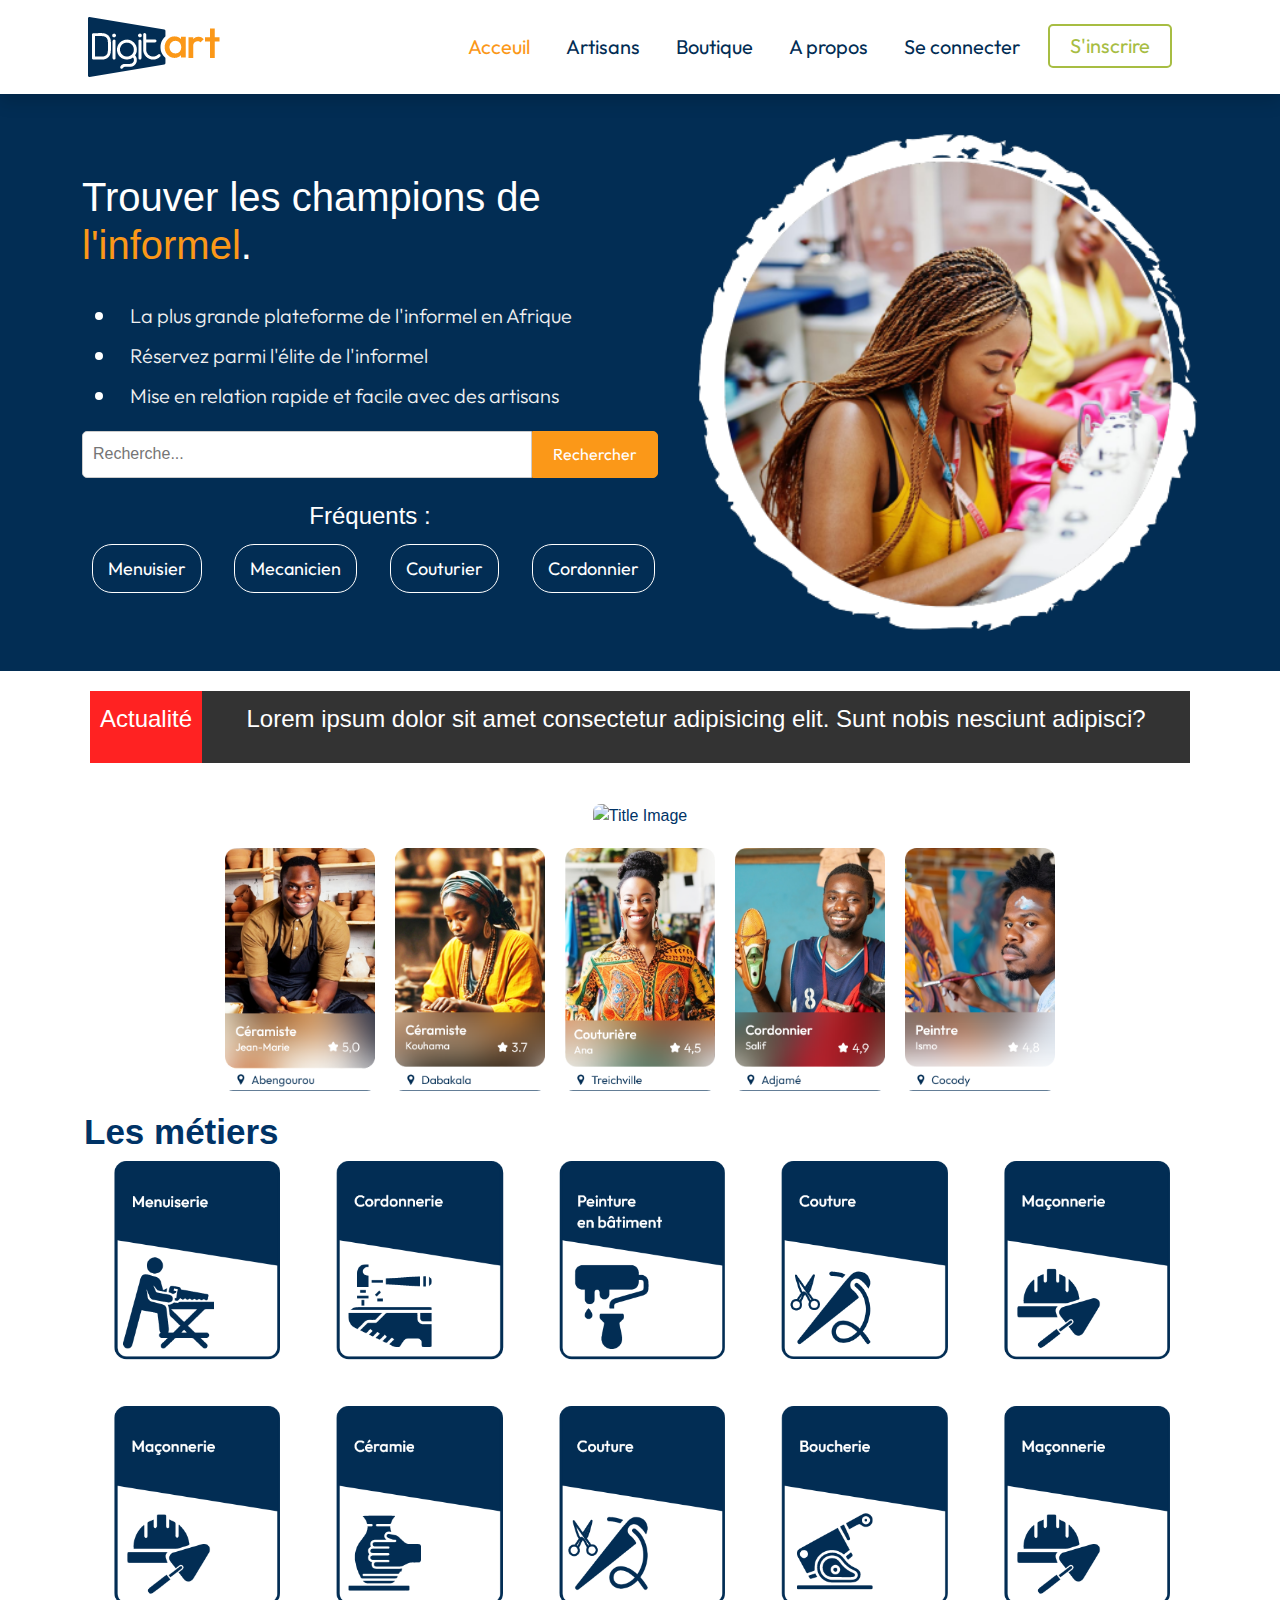
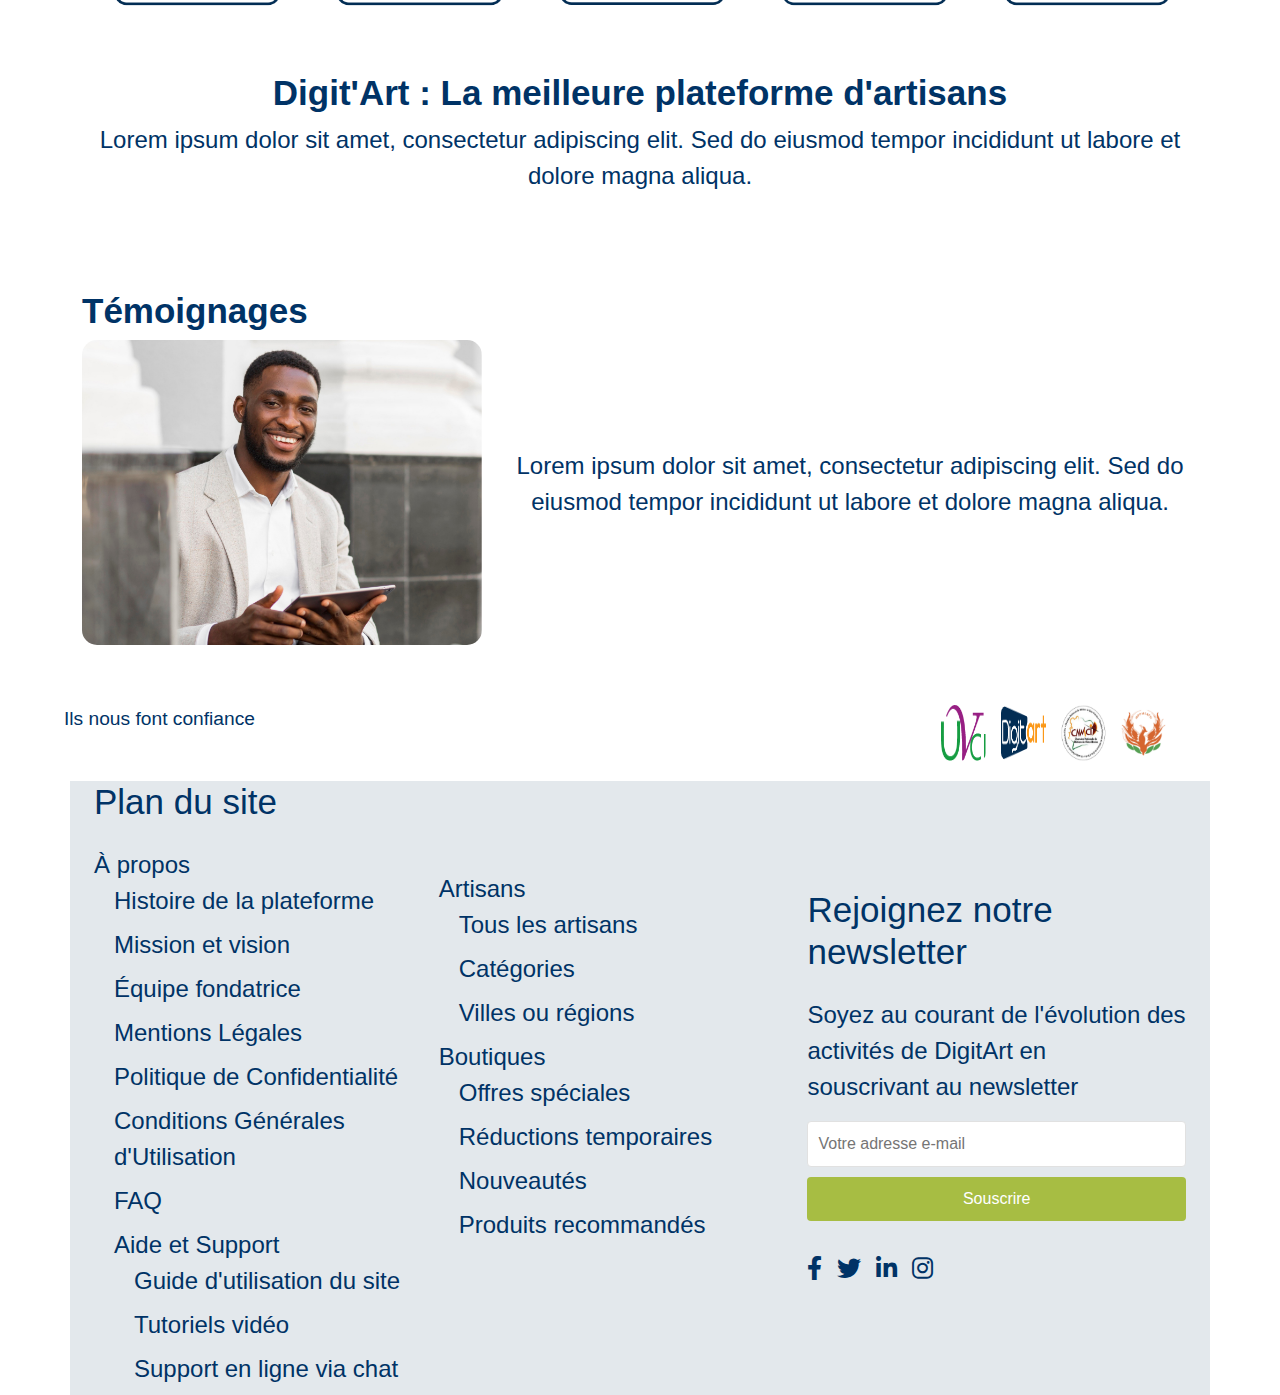
==== index.html @ 0b98cd3d "pre-commit" ====
<!DOCTYPE html>
<html lang="fr">
<head>
    <meta charset="UTF-8">
    <meta http-equiv="X-UA-Compatible" content="IE=edge">
    <meta name="viewport" content="width=device-width, initial-scale=1.0">
    <title>Acceuil</title>
    <link href="https://cdn.lineicons.com/4.0/lineicons.css" rel="stylesheet">
    <link rel="stylesheet" href="https://cdnjs.cloudflare.com/ajax/libs/font-awesome/6.0.0-beta3/css/all.min.css">
    <link href="https://cdn.jsdelivr.net/npm/bootstrap@5.3.3/dist/css/bootstrap.min.css" rel="stylesheet"
        integrity="sha384-QWTKZyjpPEjISv5WaRU9OFeRpok6YctnYmDr5pNlyT2bRjXh0JMhjY6hW+ALEwIH" crossorigin="anonymous">
    <link rel="stylesheet" href="nav.css">
    <link rel="stylesheet" href="body.css">
    <link rel="stylesheet" href="footer.css">
    
</head>

<body>
        <nav class="navbar navbar-expand-lg py-4 py-lg-0 shadow">
            <div class="container px-4">
                <img src="./Image/logo.png" alt="">
                <button class="navbar-toggler border-0" type="button" data-bs-toggle="offcanvas"
                    data-bs-target="#top-navbar" aria-controls="top-navbar">
                    <i class="lni lni-grid-alt"></i>
                </button>
                <div class="offcanvas offcanvas-end" tabindex="-1" id="top-navbar" aria-labelledby="top-navbarLabel">
                    <!-- Navigation Bar Content -->
                    <button class="navbar-toggler border-0" type="button" data-bs-toggle="offcanvas"
                        data-bs-target="#top-navbar" aria-controls="top-navbar">
                        <div class="d-flex justify-content-between p-3">
                            <img src="./Image/logo.png" alt="">
                            <i class="lni lni-cross-circle"></i>
                        </div>
                    </button>
                    <ul class="navbar-nav ms-lg-auto p-4 p-lg-0">
                        <li class="nav-item px-3 px-lg-0 py-1 py-lg-4">
                            <a class="nav-link" href="#"><span style="color: #fb9818;">Acceuil</span></a>
                        </li>
                        <li class="nav-item px-3 px-lg-0 py-1 py-lg-4">
                            <a class="nav-link" href="#">Artisans</a>
                        </li>
                        <li class="nav-item px-3 px-lg-0 py-1 py-lg-4">
                            <a class="nav-link" href="#">Boutique</a>
                        </li>
                        <li class="nav-item px-3 px-lg-0 py-1 py-lg-4">
                            <a class="nav-link" href="#">A propos</a>
                        </li>
                        <li class="nav-item px-3 px-lg-0 py-1 py-lg-4">
                            <a class="nav-link" href="#">Se connecter</a>
                        </li>
                        <li class="nav-item px-3 px-lg-0 py-1 py-lg-4">
                            <a class="nav-link" href="#">S'inscrire</a>
                        </li>
                    </ul>
                </div>
            </div>
        </nav>
    
    <section class="hero">
        <div class="container">
            <div class="hero-content">
                <div class="hero-text">
                    <h1>Trouver les champions de <span style="color: #FB9818;">l'informel</span>.</h1><br>
                    <ul class="groupe-puce">
                        <li class="puce-content">La plus grande plateforme de l'informel en Afrique</li>
                        <li class="puce-content">Réservez parmi l'élite de l'informel</li>
                        <li class="puce-content">Mise en relation rapide et facile avec des artisans</li>
                    </ul>
                    <form class="search-form">
                        <input type="text" placeholder="Recherche...">
                        <button type="submit"><span style="font-family: 'Outfit', sans-serif; font-weight: 400;">Rechercher</span></button>
                    </form>
                    <div class="group-habit">
                        <p>Fréquents :</p>
                        <div class="min-group-habit">
                        <a class="content-habit" href="#">Menuisier</a>
                        <a class="content-habit" href="#">Mecanicien</a>
                        <a class="content-habit" href="#">Couturier</a>
                        <a class="content-habit" href="#">Cordonnier</a>
                        </div>
                        
                    </div>
                </div>
                <div class="hero-image">
                    <img src="Image/image_accueil.png" oncontextmenu="return false;" alt="Hero Image" width="500" height="500" >
                </div>
            </div>
        </div>
    </section>

    <div class="container" id="container">
        <div class="rectangle actualite">
            <p>Actualité</p>
        </div>
        <div class="rectangle lorem">
            <p>Lorem ipsum dolor sit amet consectetur adipisicing elit. Sunt nobis nesciunt adipisci?</p>
        </div>
    </div>
    
    <div class="gallery">
        <div class="title-image">
            <img src="../../Assets/Images/titre vedette.png" width="75%" height="75%" alt="Title Image">
        </div>
        <div class="content-images">
            <img src="Image/ceramiste-3.png" alt="Couturier">
            <img src="Image/ceramistef.png" alt="Cordonnier">
            <img src="Image/couturiere-3.png" alt="Menuisier">
            <img src="Image/cordonnier-4.png" alt="Ebéniste">
            <img src="Image/peintre.png" alt="Céramiste">
        </div>
    </div>

  
    <section class="features" id="features">
        <div class="container">
            <h2 class="sous-titre">Les métiers</h2>
            <div class="features-grid">
                <div class="feature-card">
                    <img src="Image/Groupe 288.png" alt="Couturier">
                </div>
                <div class="feature-card">
                    <img src="Image/Groupe 289.png" alt="Cordonnier">
                </div>
                <div class="feature-card">
                    <img src="Image/Groupe 290.png" alt="Menuisier">
                </div>
                <div class="feature-card">
                    <img src="Image/Groupe 291.png" alt="Ebéniste">
                </div>
                <div class="feature-card">
                    <img src="Image/Groupe 296.png" alt="Céramiste">
                </div>
                <div class="feature-card">
                    <img src="Image/Groupe 296.png" alt="Bijoutier">
                </div>
                <div class="feature-card">
                    <img src="Image/Groupe 293.png" alt="Fleuriste">
                </div>
                <div class="feature-card">
                    <img src="Image/Groupe 291.png" alt="Électricien">
                </div>
                <div class="feature-card">
                    <img src="Image/Groupe 295.png" alt="Plombier">
                </div>
                <div class="feature-card">
                    <img src="Image/Groupe 296.png" alt="Jardinier">
                </div>
            </div>
        </div>
    </section>

    <section class="about">
        <div class="container about-content">
            <div class="about-text">
                <h2 class="sous-titre">Digit'Art : La meilleure plateforme d'artisans</h2>
                <p>Lorem ipsum dolor sit amet, consectetur adipiscing elit. Sed do eiusmod tempor incididunt ut labore et dolore magna aliqua.</p>
            </div>
            
        </div>
    </section>

    <section class="testimonials">
        <div class="container">
            <h2 class="sous-titre">Témoignages</h2>
            <div class="testimonial">
                <img src="Image/Témoignage.png" alt="Image Témoignage">
                <p class="paragraphe">Lorem ipsum dolor sit amet, consectetur adipiscing elit. Sed do eiusmod tempor incididunt ut labore et dolore magna aliqua.</p>
            </div>
        </div>
    </section>
    
    <section class="logo-container">
        <p>Ils nous font confiance</p>
        <div class="logo-grid">
            <img src="Image/logo uvci.png" alt="Logo 1">
            <img src="Image/logo.png" alt="Logo 2">
            <img src="Image/Image 1.png" alt="Logo 3">
            <img src="Image/Image 2.png" alt="Logo 4">
        </div>
    </section>
    
    
    <footer class="container">
        <div class="container p">
            <div class="row">
                <div class="col-one-two" style="width: auto;">
                    <div class="col-md-6">
                        <h2>
                            <span class="border-container">Plan du site</span>
                        </h2>
                        <ul>
                            <li><a href="#">À propos</a>
                                <ul>
                                    <li><a href="#">Histoire de la plateforme</a></li>
                                    <li><a href="#">Mission et vision</a></li>
                                    <li><a href="#">Équipe fondatrice</a></li>
                                    <li><a href="#">Mentions Légales</a></li>
                                    <li><a href="#">Politique de Confidentialité</a></li>
                                    <li><a href="#">Conditions Générales d'Utilisation</a></li>
                                    <li><a href="#">FAQ</a></li>
                                    <li><a href="#">Aide et Support</a>
                                        <ul>
                                            <li><a href="#">Guide d'utilisation du site</a></li>
                                            <li><a href="#">Tutoriels vidéo</a></li>
                                            <li><a href="#">Support en ligne via chat</a></li>
                                        </ul>
                                    </li>
                                </ul>
                            </li>
                        </ul>
                    </div>
                    <div class="col-md-6 col-two">
                        <ul>
                            <li><a href="#">Artisans</a>
                                <ul>
                                    <li><a href="#">Tous les artisans</a></li>
                                    <li><a href="#">Catégories</a></li>
                                    <li><a href="#">Villes ou régions</a></li>
                                </ul>
                            </li>
                            <li><a href="#">Boutiques</a>
                                <ul>
                                    <li><a href="#">Offres spéciales</a></li>
                                    <li><a href="#">Réductions temporaires</a></li>
                                    <li><a href="#">Nouveautés</a></li>
                                    <li><a href="#">Produits recommandés</a></li>
                                </ul>
                            </li>
                        </ul>
                    </div>
                </div>
                <div class="col-md-6 newsletter">
                    <h2>
                        <span class="border-container">Rejoignez notre newsletter</span>
                    </h2>
                    <p>Soyez au courant de l'évolution des activités de DigitArt en <br> souscrivant au newsletter</p>
                    <form class="footer-form">
                        <input type="email" placeholder="Votre adresse e-mail">
                        <button type="submit">Souscrire</button>
                    </form>
                    <ul class="social-icons">
                        <li><a href="#"><i class="fab fa-facebook-f"></i></a></li>
                        <li><a href="#"><i class="fab fa-twitter"></i></a></li>
                        <li><a href="#"><i class="fab fa-linkedin-in"></i></a></li>
                        <li><a href="#"><i class="fab fa-instagram"></i></a></li>
                    </ul>
                </div>
                </div>
            </div>
    </footer>
<div class="container footer-foot">
    <span class="spam-foot"></span>
</div>


    <script src="https://cdn.jsdelivr.net/npm/bootstrap@5.3.3/dist/js/bootstrap.bundle.min.js"
        integrity="sha384-YvpcrYf0tY3lHB60NNkmXc5s9fDVZLESaAA55NDzOxhy9GkcIdslK1eN7N6jIeHz"
        crossorigin="anonymous"></script>
</body>

</html>
---- nav.css ----
/* Container */
nav .container {
    width: 90%;
    max-width: 1200px;
    margin: 0 auto;
    padding: 0 20px; 
}



.nav-link {
    font-size: 20px;
    color: #022d54;
    margin-right: 20px;
    font-family: 'Outfit', sans-serif;
    font-weight: 400; 
}

.nav-link:hover{
    color: #fb9818;
}

.dropdown>.dropdown-menu {
    background-color: #FFF;
    border: none;
    border-radius: 0;
}

.lni-grid-alt {
    font-size: 1.5rem;
}

.lni-cross-circle {
    font-size: 2rem;
}



@media (min-width:992px) {

    .dropdown>.dropdown-menu {
        visibility: hidden;
        opacity: 0;
        top: 100%;
        display: block;
        transition: all 0.1s ease-out;
    }

    .dropdown:hover>.dropdown-menu {
        padding: 20px 0;
        display: block;
        visibility: visible;
        opacity: 1;
        transition: all 0.3s ease-in-out;
    }

    .dropdown-item:hover {
        color: #FFF;
        background-color: #000;
    }
}

.nav-item:last-child .nav-link {
    color: #A7BD43; 
    border: 2px solid #A7BD43; 
    padding: 5px 20px; 
    border-radius: 5px; 

}

.nav-item:last-child .nav-link:hover{
    background-color: #A7BD4323;
}


@font-face {
    font-family: 'Arista';
    src:
        url('../font/Arista2.0.ttf') format('truetype');
    font-weight: normal;
    font-style: normal;
}
---- body.css ----
@import url('https://fonts.googleapis.com/css2?family=Outfit:wght@100..900&display=swap');
@import url('https://fonts.googleapis.com/css2?family=Inter:wght@100..900&family=Outfit:wght@100..900&display=swap');
@import url('https://fonts.googleapis.com/css2?family=Outfit:wght@100..900&display=swap');

:root {
    --orange-color: #FB9818;
    --button-color: #A7BD43;
    --about-color: #d9e9e5;
    --text-color: #003366;
    --background-color: #f8f9fa;
    --footer-head-color: #022D541C;
    --border-color: #e1e1e1;
    --footer-bg-color: #022D54;
}



body {
    color: var(--text-color);
    height: 100%;
    min-width: 100%;
    display: flex;
    flex-direction: column;
    font-family: Arial, sans-serif;
    margin: 0;
    padding: 0;
    justify-content: center;/* Centre le contenu horizontalement */

    
}

.hero-text h1{
    font-family: 'Arista', sans-serif;
    font-weight: 400;
    font-size: 25px;
}



.hero {
    background-color: #022D54;
    padding: 40px 20px;
    /* Ajout de padding horizontal pour éviter que les éléments ne soient trop collés */
}



.hero-content {
    display: flex;
    justify-content: space-between;
    align-items: center;
    flex-wrap: wrap;
    /* Permet aux éléments de s'empiler sur de petits écrans */
    gap: 20px;
    /* Espace entre les éléments */
}

.hero-text {
    flex: 1 1 300px;
    /* Permet à l'élément de s'étendre avec une largeur minimum de 300px */
    max-width: 600px;
    /* Limite la largeur pour les grands écrans */
    margin-right: 20px;
    /* Espace entre le texte et l'image */
    justify-content: center;/* Centre le contenu horizontalement */
    align-items: center;
}

.hero-text h1 {
    color: #ffffff;
    font-size: 2.5rem;
}

.hero-text ul {
    list-style: none;
    padding: 0;
}

.hero-text ul li {
    margin-bottom: 10px;
    color: #f0f0f0;
}

.search-form {
    display: flex;
    margin: 20px 0;
}

.search-form input {
    padding: 10px;
    font-size: 16px;
    border-radius: 5px 0 0 5px;
    border: 1px solid #ccc;
    flex: 1;
}

.search-form button {
    padding: 10px 20px;
    border: 1px solid #FB9818;
    background-color: #FB9818;
    color: white;
    border-radius: 0 5px 5px 0;
    cursor: pointer;
}

.search-form button:hover {
    background-color: #e87c00;
}


.hero-image {
    flex: 1 1 300px;
    /* Permet à l'image de s'étendre avec une largeur minimum de 300px */
    max-width: 500px;
    /* Limite la largeur pour les grands écrans */
}

.hero-image img {
    max-width: 100%;
    height: auto;
}


    .logo-container {
        display: flex;
        justify-content: space-between;
        width: 90%; /* Ajustez la largeur selon vos besoins */
        margin: auto;
        padding: 20px 0;
    }
    .logo-container img {
        width: 40px; /* Ajustez la taille selon vos besoins */
        height: auto;
    }

    
    /* Disposition des éléments de la classe group-habit */
.group-habit {
    margin-top: 20px;
    color: white;
    font-size: 18px;
    text-align: center;
  
}

.group-habit p {
    font-weight: 400;
    margin-bottom: 10px;
}

/* Style pour min-group-habit */
.min-group-habit {
    display: grid;
    grid-template-columns: repeat(auto-fit, minmax(100px, 1fr)); /* Disposition en grille pour les grands écrans */
    gap: 20px; /* Espacement entre les éléments */
    justify-items: center; /* Centre les éléments horizontalement */
}

.content-habit {
    padding: 10px 15px;
    border: 1px solid white;
    border-radius: 20px;
    text-decoration: none;
    color: white;
    font-family: 'Outfit', sans-serif;
    font-weight: 400;
    display: flex;
    align-items: center;
    justify-content: center;
}
    
    .content-habit:hover {
        background-color: white;
        color: black;
    }
    
    .content-images img {
        width: 30%; /* Adjust to 22% for medium screens */
        gap: 25px;
    }

    /* Media Queries pour les écrans plus petits */
@media (max-width: 768px) {
    .hero-content {
        flex-direction: column;
        text-align: center;
    }

    .hero-text {
        margin-bottom: 30px;
    }

    .hero-image img {
        width: 100%;
        height: auto;
    }

    .search-form {
        flex-direction: column;
    }

    .search-form input, .search-form button {
        width: 100%;
        margin: 5px 0;
        border-radius: 5px;
    }

    .group-habit {
        display: grid;
        grid-template-columns: 1fr; /* Une colonne sur les petits écrans */
        grid-template-rows: auto; /* Les lignes s'ajustent automatiquement */
        gap: 15px; /* Espacement entre les éléments */
        align-items: center;
        color: white;
        font-size: 18px;
        margin-top: 20px;
        justify-content: center;
    }
    
    
    .group-habit p {
        grid-column: span 2; /* Occupie toute la largeur */
        text-align: center;
        margin-bottom: 10px;
        font-family: 'Outfit', sans-serif;
        font-weight: 400;
    }
    
    .content-habit {
        padding: 10px 15px;
        border: 1px solid white;
        border-radius: 20px;
        text-decoration: none;
        color: white;
        
        font-weight: 400;
    }
    
}

@media (max-width: 480px) {
    .hero-text h1 {
        font-size: 24px;
    }
    .hero .li {
        font-size: 14px;
    }
    .puce-content {
        font-size: 16px;
    }

    .content-habit {
        padding: 8px 12px;
        font-size: 12px;
        justify-content: center;
    }
    /* Style pour min-group-habit */
    .min-group-habit {
        display: grid;
        grid-template-columns: repeat(auto-fit, minmax( 60px, 1fr)); /* Disposition en grille pour les grands écrans */
        gap: 20px; /* Espacement entre les éléments */
        justify-items: center; /* Centre les éléments horizontalement */
}

.group-habit p {
   font-size: 12px;
}

}
.groupe-puce {
    list-style-type: none;
    margin-left: 13px;
}

.puce-content {
    position: relative;
    padding-left: 35px;
    font-family: 'Outfit', sans-serif;
    font-weight: 300;
    font-size: 20px;
}

.puce-content::before {
    content: '';
    position: absolute;
    left: 0;
    top: 50%;
    transform: translateY(-50%);
    width: 8px;
    height: 8px;
    border: 2px solid white;
    border-radius: 50%;
    background-color: white;
}


        body #container {
            display: flex;
            align-items: center;
            padding: 20px;
        }

        .rectangle {
            padding: 10px;
            color: white;
            text-align: center;
            border-radius: 0px;
            font-size: 20px;
            font-weight: 500;

        }

        .actualite {
            background-color: #FF2222;
            white-space: nowrap;
            flex-shrink: 0;
            
        }

        .lorem {

            background-color: #333;
            flex-grow: 1;
        }

    
        .gallery {
            display: flex;
            flex-direction: column;
            align-items: center;
            padding: 20px;
            gap: 20px;
        }

        .title-image img {
            max-width: 100%;
            height: auto;
            border-radius: 8px;
        }

        .content-images {
            display: flex;
            flex-wrap: wrap;
            justify-content: center;
            gap: 20px;
            width: 100%;
        }

        .content-images img {
            width: 13%; /* Set base width to 18% */
            height: auto;
            border-radius: 8px;
            transition: transform 0.3s ease;
        }

        .content-images img:hover {
            transform: scale(1.05);
        }

    
        @media (min-width: 768px) {
            .content-images img {
                width: 35%; /* Adjust to 22% for medium screens */
                gap: 30px;
            }
        }

        @media (max-width: 768px) {
            .content-images img {
                width: 48%; /* Adjust to 48% for small screens */
            }
            .rectangle {
                font-size: 0.8rem;
            }
        }

        @media (max-width: 480px) {
            .content-images img {
                width: 98%; /* Full width for very small screens */
            }
        }

        .gallery .content-images img {
            max-width: 150px;
            width: 100%;
        }

        body .features {
            height: 100%;
            min-width: 100%;
            display: flex;
            flex-direction: column;
            font-family: Arial, sans-serif;
            margin: 0;
            padding: 0;
        }
        
        /* Container */
        .features .container {
            width: 90%;
            max-width: 1200px;
            margin: 0 auto;
            padding: 0 20px; 
        }
        
        /* Sections */
        .features, .about, .testimonials, .logo-container {
            padding: 40px 0;
        }
        
        .features .container h2, .about-text h2, .testimonials h2 {
            color: var(--text-color);
        }
        
        .features-grid, .logo-grid {
            display: flex;
            flex-wrap: wrap;
            justify-content: center;
            gap: 20px;
        }
        
        .feature-card, .logo-grid img {
            width: calc(20% - 20px); /* Ajustez pour 5 éléments par ligne */
        }
        
        .feature-card img, .logo-grid img {
            max-width: 100%;
            height: auto;
            border-radius: 8px;
        }
        
        .feature .about {
            background-color: var(--about-color);
            padding: 40px 0;
        }
        
        
        .about-content {
            display: flex;
            flex-direction: column;
            align-items: center;
            text-align: center;
            gap: 20px;
        }
        
        .testimonials .testimonial {
            display: flex;
            flex-direction: row;
            align-items: center;
            text-align: center;
            gap: 15px;
        }
        
        .testimonials .testimonial img {
            border-radius: 15px; /* Ajustez cette valeur pour obtenir le degré d'arrondissement souhaité */
            max-width: 400px; /* Ajustez cette valeur si nécessaire */
            height: auto;
            margin-right: 5px;
        }
        
        .logo-container p {
            text-align: center;
            margin-bottom: 20px;
        }
        
        .logo-container {
            text-align: center;
            padding: 20px 0;
        }
        
        .logo-container p {
            margin-bottom: 20px;
            font-size: 1.2rem; /* Ajustez la taille du texte si nécessaire */
        }
        
        .logo-grid {
            display: flex;
            flex-wrap: wrap;
            justify-content: center;
            gap: 15px; /* Ajustez l'espacement entre les logos */
        }
        
        .logo-grid img {
            max-width: 70px; /* Ajustez la taille des logos pour les écrans moyens */
            height: auto;
            gap: 60px;
        }
        
        .sous-titre{
            font-weight: bold;
        }
        @media (min-width: 768px) {
        
            .sous-titre {
                font-size: 35px;
            }
            p{
                font-size: 24px;
            }
            .logo-grid img {
                max-width: 70px; /* Réduit la taille des logos sur les petits écrans */
                gap: 100px;
            }
            
          }
          
        
        /* Media queries pour ajuster la taille des logos sur les petits écrans */
        @media (max-width: 768px) {
            .sous-titre{
                font-size: 24px;
            }
            p{
                font-size: 15px;
            }
            .feature-card, .logo-grid img {
                width: calc(40% - 20px); /* Ajuste pour 2 éléments par ligne */
            }
            .logo-grid img {
                max-width: 30px; /* Réduit la taille des logos sur les petits écrans */
                gap: 30px;
            }
        
        
            .testimonials .testimonial {
                display: flex;
                flex-direction: row;
                align-items: center;
                text-align: center;
                gap: 5px;
            }
            .testimonials .testimonial img {
                border-radius: 15px; /* arondir les bordures */
                max-width: 360px; /* Taille maxi des images */
                height: auto;
                margin-right: 10px;
            }
        }
        
        @media (max-width: 480px) {
            .sous-titre{
                font-size: 20px;
            }
            p{
                font-size: 12px;
            }
            .sous-titre{
                text-align: center;
            }
            .about {
                padding: 5px 0;
            }
            .features .container {
                width: 100%;
                max-width: 300px;
            }
            
            .feature-card, .logo-grid img {
                width: 45%; /* Ajuste pour 1 élément par ligne */
            }
            .logo-grid img {
                max-width: 30px; /* Réduit la taille des logos sur les très petits écrans */
                gap: 20px;
            }
            .testimonials .testimonial {
                display: flex;
                flex-direction: column;
                align-items: center;
                text-align: center;
                gap: 5px;
            }
            .testimonials .container .testimonial img {
                border-radius: 15px; /* arondir les bordures */
                max-width: 295px; /* Taille maxi des images */
                height: auto;
                margin-right: 5px;
            }
        }
---- footer.css ----
footer {
  background-color: var(--footer-head-color);
}

footer h2 {
  font-size: 2rem;
  margin-bottom: 1rem;
  position: relative; /* Pour positionner le conteneur de bordure par rapport à l'en-tête */
}

footer .border-container {
  display: inline-block; /* Ajuste la largeur en fonction du contenu */
  border-bottom: 1px solid var(--primary-color); /* Réduit la largeur de la bordure */
  padding-bottom: 0.5rem; /* Ajustez l'espacement selon vos besoins */
}




footer .row {
 
  display: flex;
  flex-wrap: wrap;
  gap: 20px; /* Ajoute de l'espace entre les colonnes */
}

footer .col-one-two {
  display: flex;
}

footer .col-md-6 {
  flex: 1;
  min-width: 280px; /* Assure une bonne réactivité */
}


footer ul {
  list-style: none;
  padding: 0;
  margin: 0;
}

footer li {
  margin-bottom: 0.5rem;
}

footer a {
  text-decoration: none;
  color: var(--primary-color);
  transition: color 0.3s ease-in-out;
}

footer a:hover {
  color: var(--primary-dark-color);
}





footer ul ul {
  padding-left: 20px;
}

.social-icons {
  list-style: none;
  padding: 0;
  display: flex;
  margin-top: 30px;
  gap: 15px; /* Ajoute de l'espace entre les icônes sociales */
}
.social-icons li {
  margin: 0;
}

.social-icons a {
  color: var(--primary-color);
  font-size: 1.5rem;
  transition: color 0.3s ease-in-out;
}

.social-icons a:hover {
  color: var(--primary-dark-color);
}

/* Formulaire */
footer form {
  display: flex;
  flex-direction: column;
  gap: 10px;
}

.footer-form input[type="email"] {
  padding: 10px;
  border: 1px solid var(--border-color);
  border-radius: 4px;
}

.footer-form button[type="submit"] {
  padding: 10px;
  background-color: var(--button-color);
  border: none;
  color: #fff;
  border-radius: 4px;
  cursor: pointer;
  font-size: 1rem;
  transition: background-color 0.3s ease-in-out;
}



/* Réactivité pour les écrans plus larges que les tablettes */
@media (min-width: 768px) {
  footer h2{
    font-size: 35px;
}
footer p, footer a{
    font-size: 24px;
  }
  footer .logo-grid img {
      max-width: 70px; /* Réduit la taille des logos sur les petits écrans */
      gap: 100px;
  }
  footer .row {
    flex-direction: row; /* Assure que les colonnes sont en ligne */
    align-items: center;
    gap: 15px;
  }
  footer .col-one-two {
    flex-direction: row;
    margin-left: 0px;
    gap: 15px;
  }
  footer .col-two {
    margin-top: 90px;
  }
  footer .col-md-6 {
    /* Les colonnes prennent toute la largeur sur les petits écrans */
    max-width: 100%; /* Assure que les colonnes prennent une moitié de la largeur sur les écrans de tablette */
    padding-top: 0; /* Supprime l'espacement en haut si nécessaire */
  }
 
  
}

@media (max-width: 768px) {
  footer h2{
    font-size: 24px;
  }
  footer a, footer p{
      font-size: 15px;
  }
  footer .feature-card, footer .logo-grid img {
      width: calc(40% - 20px); /* Ajuste pour 2 éléments par ligne */
  }
  footer .logo-grid img {
      max-width: 30px; /* Réduit la taille des logos sur les petits écrans */
      gap: 30px;
  }

  footer .testimonials .testimonial {
      display: flex;
      flex-direction: row;
      align-items: center;
      text-align: center;
      gap: 5px;
  }
  footer .testimonials .testimonial img {
    border-radius: 15px; /* arondir les bordures */
    max-width: 360px; /* Taille maxi des images */
    height: auto;
    margin-right: 10px;
}

footer .row {
    flex-direction: column;
    
  }
  footer .col-two {
    margin-top: 0px;
  }
  .col-one-two {
    flex-direction: column;
  }
  
  .col-md-6 {
    min-width: 100%; /* Assure que les colonnes prennent toute la largeur */
  }
  .social-icons {
    list-style: none;
    padding: 0;
    display: flex;
    justify-content: center;
    gap: 15px; /* Ajoute de l'espace entre les icônes sociales */
  }
  
}


@media (max-width: 480px) {
  footer h2{
      font-size: 20px;
  }
  footer a, footer p{
      font-size: 12px;
  }
  footer .features h2, footer .about h2, footer .testimonials h2 {
      text-align: center;
  }
  footer .about {
      padding: 5px 0;
  }
  footer .container {
      width: 100%;
      max-width: 300px;
  }
  
  footer .feature-card, footer .logo-grid img {
      width: 45%; /* Ajuste pour 1 élément par ligne */
  }
  footer .logo-grid img {
      max-width: 30px; /* Réduit la taille des logos sur les très petits écrans */
      gap: 20px;
  }

}
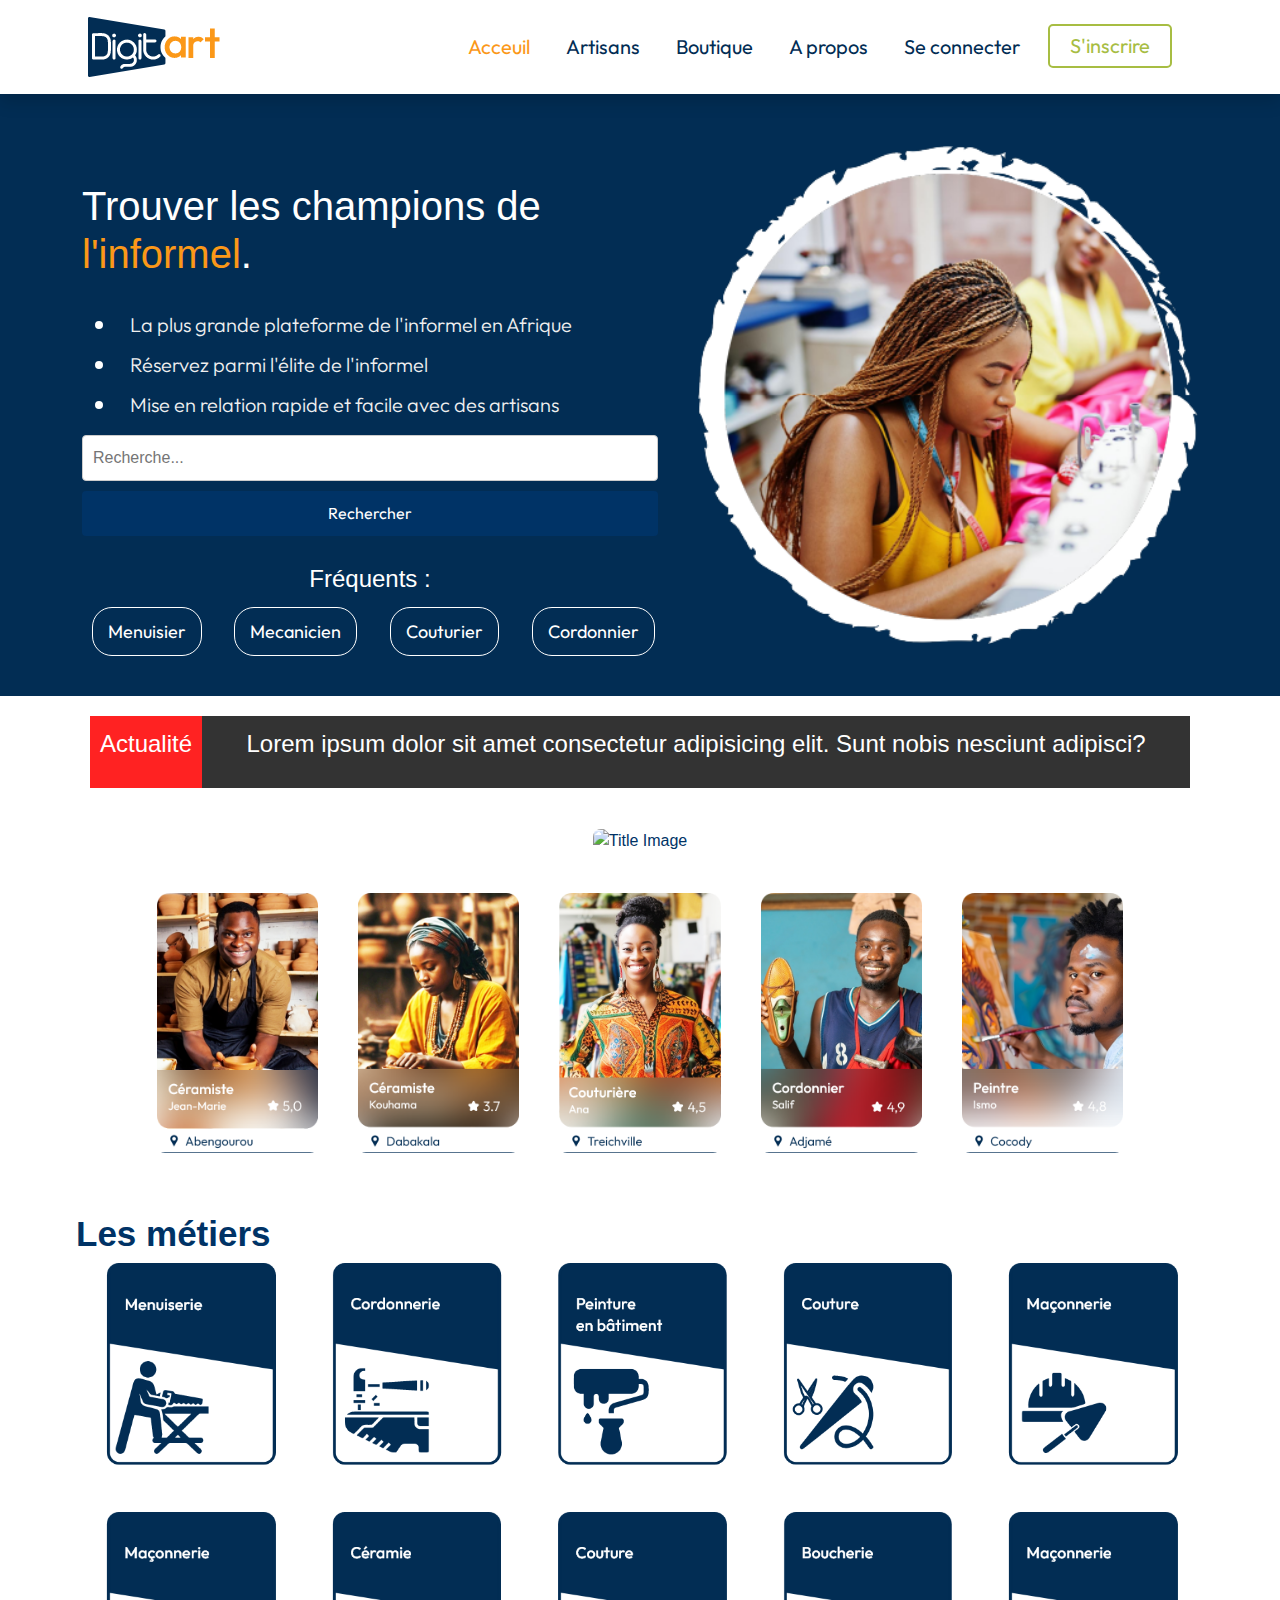
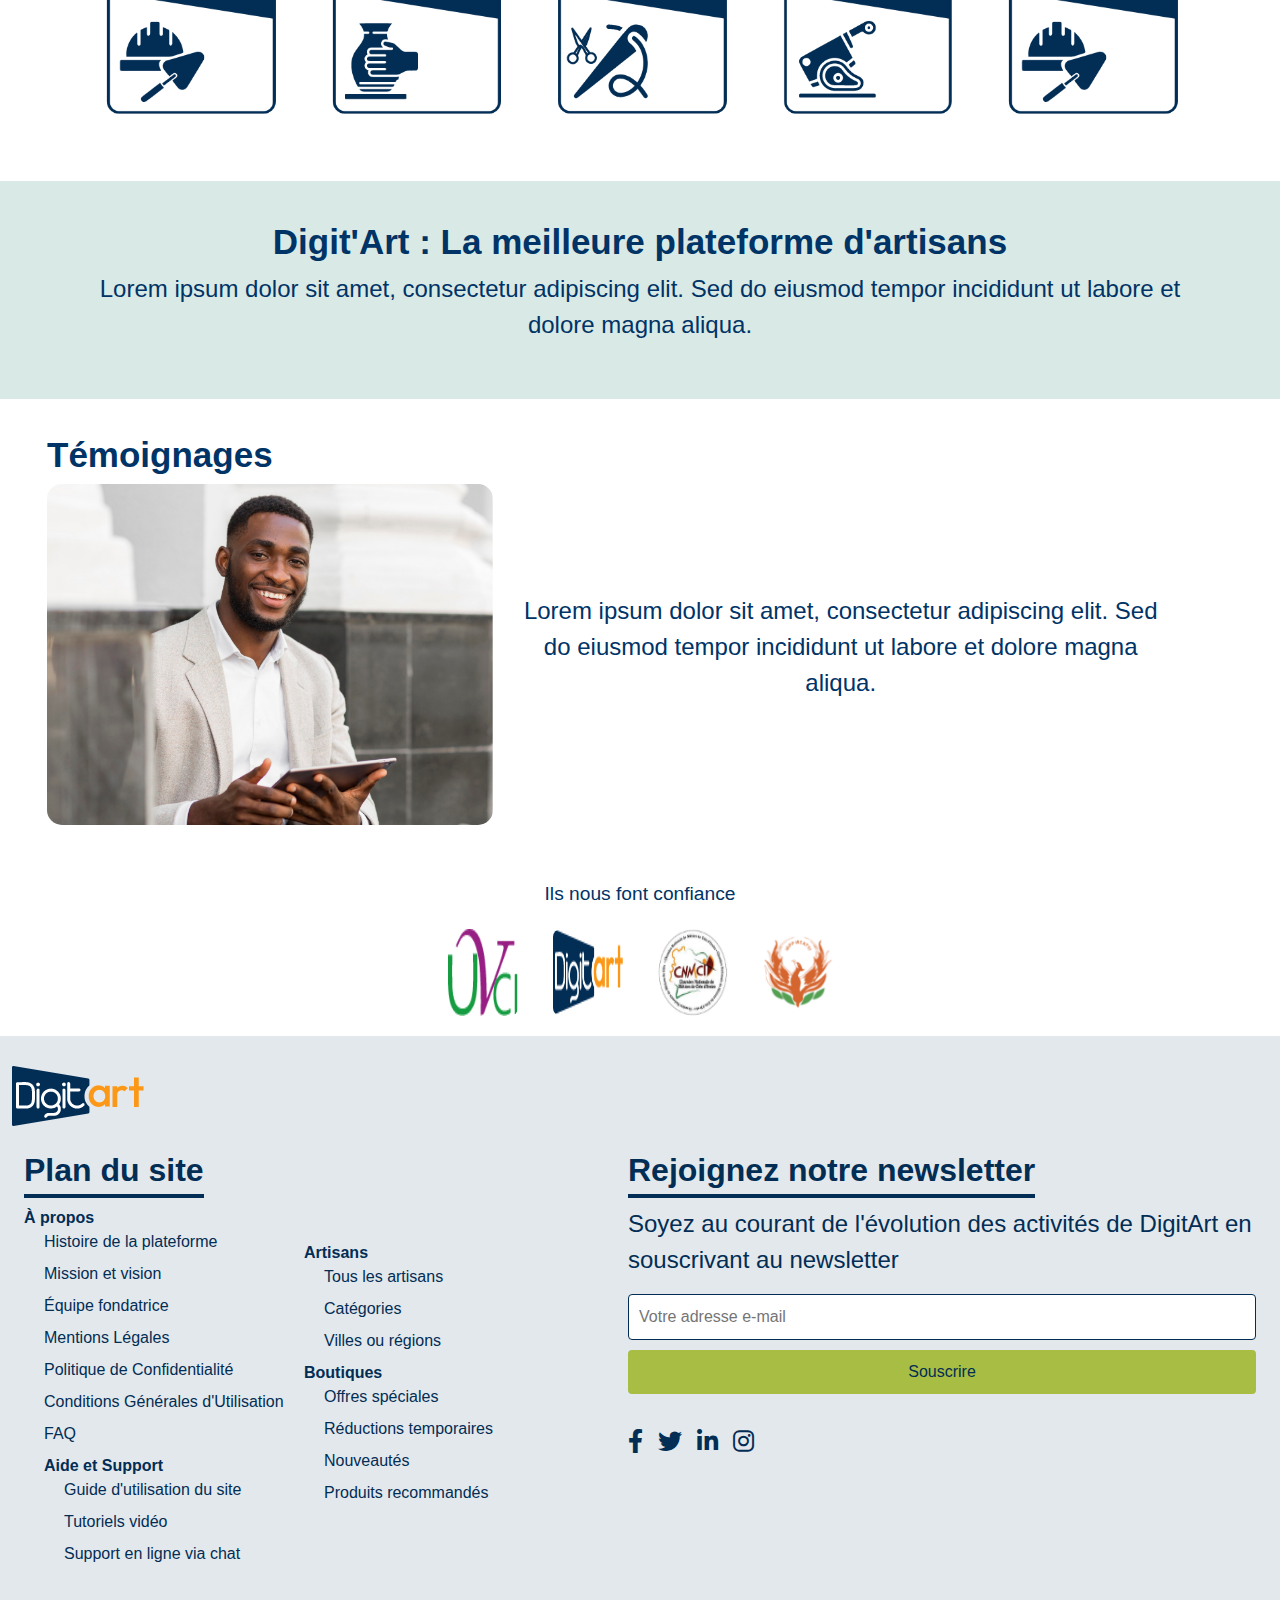
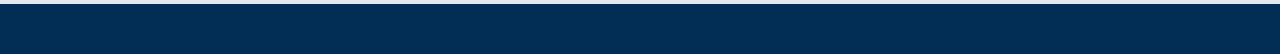
==== commit cf80e009: "le commit hier" ====
--- a/index.html
+++ b/index.html
@@ -18,7 +18,7 @@
 <body>
         <nav class="navbar navbar-expand-lg py-4 py-lg-0 shadow">
             <div class="container px-4">
-                <img src="./Image/logo.png" alt="">
+                <img class="logo" src="./Image/logo.png" alt="">
                 <button class="navbar-toggler border-0" type="button" data-bs-toggle="offcanvas"
                     data-bs-target="#top-navbar" aria-controls="top-navbar">
                     <i class="lni lni-grid-alt"></i>
@@ -60,7 +60,7 @@
         <div class="container">
             <div class="hero-content">
                 <div class="hero-text">
-                    <h1>Trouver les champions de <span style="color: #FB9818;">l'informel</span>.</h1><br>
+                    <h1><br>Trouver les champions de <span style="color: #FB9818;">l'informel</span></b>.</h1><br>
                     <ul class="groupe-puce">
                         <li class="puce-content">La plus grande plateforme de l'informel en Afrique</li>
                         <li class="puce-content">Réservez parmi l'élite de l'informel</li>
@@ -160,7 +160,7 @@
     </section>
 
     <section class="testimonials">
-        <div class="container">
+        <div class="container" style="margin: 5px;">
             <h2 class="sous-titre">Témoignages</h2>
             <div class="testimonial">
                 <img src="Image/Témoignage.png" alt="Image Témoignage">
@@ -180,17 +180,18 @@
     </section>
     
     
-    <footer class="container">
-        <div class="container p">
+    <footer class="container" style="margin: 0; max-width: 100%;">
+        <img class="logo" src="./Image/logo.png" alt=""><br><br>
+        <div class="container" style="margin: 0;">
             <div class="row">
                 <div class="col-one-two" style="width: auto;">
                     <div class="col-md-6">
                         <h2>
                             <span class="border-container">Plan du site</span>
                         </h2>
-                        <ul>
-                            <li><a href="#">À propos</a>
-                                <ul>
+                        <ul class="ul1-footer">
+                            <li><a class="scnd-title-footer" href="#">À propos</a>
+                                <ul class="ul2-footer">
                                     <li><a href="#">Histoire de la plateforme</a></li>
                                     <li><a href="#">Mission et vision</a></li>
                                     <li><a href="#">Équipe fondatrice</a></li>
@@ -198,7 +199,7 @@
                                     <li><a href="#">Politique de Confidentialité</a></li>
                                     <li><a href="#">Conditions Générales d'Utilisation</a></li>
                                     <li><a href="#">FAQ</a></li>
-                                    <li><a href="#">Aide et Support</a>
+                                    <li><a class="scnd-title-footer" href="#">Aide et Support</a>
                                         <ul>
                                             <li><a href="#">Guide d'utilisation du site</a></li>
                                             <li><a href="#">Tutoriels vidéo</a></li>
@@ -210,16 +211,16 @@
                         </ul>
                     </div>
                     <div class="col-md-6 col-two">
-                        <ul>
-                            <li><a href="#">Artisans</a>
-                                <ul>
+                        <ul class="ul1-footer">
+                            <li><a class="scnd-title-footer" href="#">Artisans</a>
+                                <ul class="ul2-footer">
                                     <li><a href="#">Tous les artisans</a></li>
                                     <li><a href="#">Catégories</a></li>
                                     <li><a href="#">Villes ou régions</a></li>
                                 </ul>
                             </li>
-                            <li><a href="#">Boutiques</a>
-                                <ul>
+                            <li><a class="scnd-title-footer" href="#">Boutiques</a>
+                                <ul >
                                     <li><a href="#">Offres spéciales</a></li>
                                     <li><a href="#">Réductions temporaires</a></li>
                                     <li><a href="#">Nouveautés</a></li>
@@ -233,7 +234,7 @@
                     <h2>
                         <span class="border-container">Rejoignez notre newsletter</span>
                     </h2>
-                    <p>Soyez au courant de l'évolution des activités de DigitArt en <br> souscrivant au newsletter</p>
+                    <p>Soyez au courant de l'évolution des activités de DigitArt en souscrivant au newsletter</p>
                     <form class="footer-form">
                         <input type="email" placeholder="Votre adresse e-mail">
                         <button type="submit">Souscrire</button>
--- a/body.css
+++ b/body.css
@@ -81,28 +81,28 @@
     color: #f0f0f0;
 }
 
-.search-form {
-    display: flex;
-    margin: 20px 0;
+.search-form input, .search-form button {
+    width: 100%;
+    margin: 5px 0;
+    border-radius: 5px;
 }
 
 .search-form input {
     padding: 10px;
-    font-size: 16px;
-    border-radius: 5px 0 0 5px;
     border: 1px solid #ccc;
+    border-radius: 4px;
     flex: 1;
-}
-
-.search-form button {
-    padding: 10px 20px;
-    border: 1px solid #FB9818;
-    background-color: #FB9818;
-    color: white;
-    border-radius: 0 5px 5px 0;
+    margin-right: 10px;
+  }
+
+  .search-form button {
+    padding: 10px;
+    border: none;
+    background-color: #003366;
+    color: #ffffff;
+    border-radius: 4px;
     cursor: pointer;
-}
-
+  }
 .search-form button:hover {
     background-color: #e87c00;
 }
@@ -329,7 +329,7 @@
             flex-direction: column;
             align-items: center;
             padding: 20px;
-            gap: 20px;
+            gap: 40px;
         }
 
         .title-image img {
@@ -342,7 +342,7 @@
             display: flex;
             flex-wrap: wrap;
             justify-content: center;
-            gap: 20px;
+            gap: 40px;
             width: 100%;
         }
 
@@ -360,14 +360,20 @@
     
         @media (min-width: 768px) {
             .content-images img {
-                width: 35%; /* Adjust to 22% for medium screens */
+                max-width: 50%; /* Adjust to 22% for medium screens */
                 gap: 30px;
             }
         }
 
         @media (max-width: 768px) {
+           .logo{
+                max-width: 20%;
+            }
+            .hero-image img {
+                max-width: 70%;
+            }
             .content-images img {
-                width: 48%; /* Adjust to 48% for small screens */
+                width: 20%; /* Adjust to 48% for small screens */
             }
             .rectangle {
                 font-size: 0.8rem;
@@ -375,24 +381,12 @@
         }
 
         @media (max-width: 480px) {
+            .logo{
+                max-width: 10%;
+            }
             .content-images img {
-                width: 98%; /* Full width for very small screens */
+                max-width: 30%; /* Full width for very small screens */
             }
-        }
-
-        .gallery .content-images img {
-            max-width: 150px;
-            width: 100%;
-        }
-
-        body .features {
-            height: 100%;
-            min-width: 100%;
-            display: flex;
-            flex-direction: column;
-            font-family: Arial, sans-serif;
-            margin: 0;
-            padding: 0;
         }
         
         /* Container */
@@ -400,181 +394,217 @@
             width: 90%;
             max-width: 1200px;
             margin: 0 auto;
-            padding: 0 20px; 
+            
         }
         
-        /* Sections */
-        .features, .about, .testimonials, .logo-container {
-            padding: 40px 0;
-        }
-        
-        .features .container h2, .about-text h2, .testimonials h2 {
-            color: var(--text-color);
-        }
-        
-        .features-grid, .logo-grid {
-            display: flex;
-            flex-wrap: wrap;
-            justify-content: center;
-            gap: 20px;
-        }
-        
-        .feature-card, .logo-grid img {
-            width: calc(20% - 20px); /* Ajustez pour 5 éléments par ligne */
-        }
-        
-        .feature-card img, .logo-grid img {
-            max-width: 100%;
-            height: auto;
-            border-radius: 8px;
-        }
-        
-        .feature .about {
-            background-color: var(--about-color);
-            padding: 40px 0;
-        }
-        
-        
-        .about-content {
-            display: flex;
-            flex-direction: column;
-            align-items: center;
-            text-align: center;
-            gap: 20px;
-        }
-        
-        .testimonials .testimonial {
-            display: flex;
-            flex-direction: row;
-            align-items: center;
-            text-align: center;
-            gap: 15px;
-        }
-        
-        .testimonials .testimonial img {
-            border-radius: 15px; /* Ajustez cette valeur pour obtenir le degré d'arrondissement souhaité */
-            max-width: 400px; /* Ajustez cette valeur si nécessaire */
-            height: auto;
-            margin-right: 5px;
-        }
-        
-        .logo-container p {
-            text-align: center;
-            margin-bottom: 20px;
-        }
-        
-        .logo-container {
-            text-align: center;
-            padding: 20px 0;
-        }
-        
-        .logo-container p {
-            margin-bottom: 20px;
-            font-size: 1.2rem; /* Ajustez la taille du texte si nécessaire */
-        }
-        
-        .logo-grid {
-            display: flex;
-            flex-wrap: wrap;
-            justify-content: center;
-            gap: 15px; /* Ajustez l'espacement entre les logos */
-        }
-        
-        .logo-grid img {
-            max-width: 70px; /* Ajustez la taille des logos pour les écrans moyens */
-            height: auto;
-            gap: 60px;
-        }
-        
-        .sous-titre{
-            font-weight: bold;
-        }
-        @media (min-width: 768px) {
-        
-            .sous-titre {
-                font-size: 35px;
-            }
-            p{
-                font-size: 24px;
-            }
-            .logo-grid img {
-                max-width: 70px; /* Réduit la taille des logos sur les petits écrans */
-                gap: 100px;
-            }
-            
-          }
-          
-        
-        /* Media queries pour ajuster la taille des logos sur les petits écrans */
-        @media (max-width: 768px) {
-            .sous-titre{
-                font-size: 24px;
-            }
-            p{
-                font-size: 15px;
-            }
-            .feature-card, .logo-grid img {
-                width: calc(40% - 20px); /* Ajuste pour 2 éléments par ligne */
-            }
-            .logo-grid img {
-                max-width: 30px; /* Réduit la taille des logos sur les petits écrans */
-                gap: 30px;
-            }
-        
-        
-            .testimonials .testimonial {
-                display: flex;
-                flex-direction: row;
-                align-items: center;
-                text-align: center;
-                gap: 5px;
-            }
-            .testimonials .testimonial img {
-                border-radius: 15px; /* arondir les bordures */
-                max-width: 360px; /* Taille maxi des images */
-                height: auto;
-                margin-right: 10px;
-            }
-        }
-        
-        @media (max-width: 480px) {
-            .sous-titre{
-                font-size: 20px;
-            }
-            p{
-                font-size: 12px;
-            }
-            .sous-titre{
-                text-align: center;
-            }
-            .about {
-                padding: 5px 0;
-            }
-            .features .container {
-                width: 100%;
-                max-width: 300px;
-            }
-            
-            .feature-card, .logo-grid img {
-                width: 45%; /* Ajuste pour 1 élément par ligne */
-            }
-            .logo-grid img {
-                max-width: 30px; /* Réduit la taille des logos sur les très petits écrans */
-                gap: 20px;
-            }
-            .testimonials .testimonial {
-                display: flex;
-                flex-direction: column;
-                align-items: center;
-                text-align: center;
-                gap: 5px;
-            }
-            .testimonials .container .testimonial img {
-                border-radius: 15px; /* arondir les bordures */
-                max-width: 295px; /* Taille maxi des images */
-                height: auto;
-                margin-right: 5px;
-            }
-        }
-        
-        +       /* Sections */
+.features, .about, .testimonials, .logo-container {
+    padding: 40px 0;
+}
+
+.features h2, .about h2, .testimonials h2 {
+    color: var(--text-color);
+}
+
+.features-grid, .logo-grid {
+    display: flex;
+    flex-wrap: wrap;
+    justify-content: center;
+    gap: 20px;
+}
+
+.feature-card, .logo-grid img {
+    width: calc(20% - 20px); /* Ajustez pour 5 éléments par ligne */
+}
+
+.feature-card img, .logo-grid img {
+    max-width: 100%;
+    height: auto;
+    border-radius: 8px;
+}
+
+
+/* About Section */
+.about {
+    background-color: #d9e9e5;
+    padding: 40px 0;
+  }
+
+.about-content {
+    display: flex;
+    flex-direction: column;
+    align-items: center;
+    text-align: center;
+    gap: 20px;
+}
+
+
+/* Testimonials Section */
+.testimonials{
+    justify-content: center;
+    padding: 30px;
+}
+.testimonials .testimonial {
+    display: flex;
+    flex-direction: row;
+    align-items: center;
+    text-align: center;
+    gap: 15px;
+}
+
+/* Testimonials Section */
+.testimonials .testimonial img {
+    max-width: 40%;
+    height: auto;
+    margin-right: 10px;
+    border-radius: 15px;
+  }
+
+  .logo-container {
+    display: flex;
+    flex-direction: column;
+    justify-content: center;
+    text-align: center;
+    padding: 20px 0;
+}
+.logo-container p {
+    text-align: center;
+    margin-bottom: 20px;
+    font-size: 1.2rem;
+}
+
+
+.logo-grid {
+    display: flex;
+    flex-direction: row;
+    flex-wrap: wrap;
+    justify-content: center;
+    gap: 35px; /* Ajustez l'espacement entre les logos */
+}
+
+.logo-grid img {
+    max-width: 70px; /* Ajustez la taille des logos pour les écrans moyens */
+    height: auto;
+    gap: 60px;
+}
+
+
+@media (min-width: 768px) {
+
+    
+    /* Testimonials Section */
+    .testimonials .testimonial {
+        flex-direction: row;
+    }
+
+    .sous-titre{
+        font-size: 35px;
+    }
+    p{
+        font-size: 24px;
+    }
+    
+
+    .logo-grid img {
+        max-width: 70px; /* Réduit la taille des logos sur les petits écrans */
+        gap: 100px;
+    }
+    
+  }
+  
+
+/* Media queries pour ajuster la taille des logos sur les petits écrans */
+@media (max-width: 768px) {
+    h1 {
+        font-size: 24px;
+    }
+    .groupe-puce .puce-content{
+        font-size: 18px;
+    }
+    li, a{
+        font-size: 18px;
+    }
+    .testimonials .testimonial {
+        flex-direction: row;
+    }
+    .testimonials .testimonial img {
+        border-radius: 15px; /* arondir les bordures */
+        max-width: 200px; /* Taille maxi des images */
+        height: auto;
+        margin-right: 10px;
+    }
+    .sous-titre {
+        font-size: 24px;
+    }
+    p{
+        font-size: 15px;
+    }
+    .feature-card, .logo-grid img {
+        width: calc(35% - 25px); /* Ajuste pour 2 éléments par ligne */
+    }
+    .logo-grid img {
+        max-width: 30px; /* Réduit la taille des logos sur les petits écrans */
+        gap: 30px;
+    }
+
+    
+}
+
+@media (max-width: 480px) {
+    h1 {
+        font-size: 18px;
+    }
+    .groupe-puce .puce-content{
+        font-size: 12px;
+    }
+    li, a{
+        font-size: 12px;
+    }
+    .testimonials .testimonial {
+        flex-direction: column;
+    }
+    .testimonials .testimonial img {
+        border-radius: 15px; /* arondir les bordures */
+        max-width: 200px; /* Taille maxi des images */
+        height: auto;
+        margin-right: 10px;
+    }
+    .sous-titre {
+        font-size: 20px;
+    }
+    p{
+        font-size: 12px;
+    }
+    .features h2, .about h2, .testimonials h2 {
+        text-align: center;
+    }
+    .about {
+        padding: 5px 0;
+    }
+    .features .container {
+        width: 100%;
+        max-width: 300px;
+    }
+    
+    .feature-card, .logo-grid img {
+        width: calc(40% - 20px); /* Ajuste pour 2 éléments par ligne */
+    }
+    .logo-grid img {
+        max-width: 20px; /* Réduit la taille des logos sur les très petits écrans */
+        gap: 20px;
+    }
+    .testimonials .testimonial {
+        display: flex;
+        flex-direction: column;
+        align-items: center;
+        text-align: center;
+        gap: 5px;
+    }
+    .testimonials .testimonial img {
+        border-radius: 15px; /* arondir les bordures */
+        max-width: 200px; /* Taille maxi des images */
+        height: auto;
+        margin-right: 5px;
+    }
+}
+
--- a/footer.css
+++ b/footer.css
@@ -1,91 +1,123 @@
-
+/* Variables */
+:root {
+  --orange-color: #FB9818;
+  --button-color: #A7BD43;
+  --secondary-color: #6c757d;
+  --text-color: #003366;
+  --background-color: #f8f9fa;
+  --footer-head-color: #022D541C;
+  --border-color: #e1e1e1;
+  --footer-foot-color: #022D54;
+}
+
+
+/* Footer */
 footer {
   background-color: var(--footer-head-color);
-}
-
-footer h2 {
-  font-size: 2rem;
-  margin-bottom: 1rem;
-  position: relative; /* Pour positionner le conteneur de bordure par rapport à l'en-tête */
-}
-
-footer .border-container {
-  display: inline-block; /* Ajuste la largeur en fonction du contenu */
-  border-bottom: 1px solid var(--primary-color); /* Réduit la largeur de la bordure */
-  padding-bottom: 0.5rem; /* Ajustez l'espacement selon vos besoins */
-}
-
-
-
-
-footer .row {
- 
+  color: var(--footer-foot-color);
+  padding: 30px;
+}
+
+/* Container */
+footer .container { 
+  min-width: 100%;
+  margin: 0 ;
+}
+
+
+.footer-foot {
+  text-align: center;
+  min-width: 100%;
+  height: 50px;
+  background-color: var(--footer-foot-color);
+}
+
+.spam-foot {
+  padding-bottom: 40px;
+}
+
+.border-container {
+  display: inline-block;
+  border-bottom: 4px solid var(--footer-foot-color);
+  padding-bottom: 0.3rem;
+  font-weight: bold;
+}
+
+.scnd-title-footer {
+  font-weight: 600;
+}
+
+/* Layout */
+.row {
   display: flex;
   flex-wrap: wrap;
-  gap: 20px; /* Ajoute de l'espace entre les colonnes */
-}
-
-footer .col-one-two {
-  display: flex;
-}
-
-footer .col-md-6 {
+  gap: 20px;
+}
+
+.col-one-two {
+  display: flex;
+}
+
+.col-md-6 {
   flex: 1;
-  min-width: 280px; /* Assure une bonne réactivité */
-}
-
-
-footer ul {
+  min-width: 280px;
+}
+
+/* Lists and Links */
+ul {
   list-style: none;
   padding: 0;
   margin: 0;
 }
 
-footer li {
+.ul1-footer li, .ul2-footer li {
   margin-bottom: 0.5rem;
 }
 
-footer a {
+a {
   text-decoration: none;
-  color: var(--primary-color);
+  color: var(--footer-foot-color);
   transition: color 0.3s ease-in-out;
 }
 
-footer a:hover {
-  color: var(--primary-dark-color);
-}
-
-
-
-
-
-footer ul ul {
+a:hover {
+  color: var(--orange-color);
+}
+
+.ul1-footer ul {
   padding-left: 20px;
 }
 
+.sous-titre {
+  font-weight: 600;
+}
+
+/* Social Icons */
 .social-icons {
   list-style: none;
   padding: 0;
   display: flex;
   margin-top: 30px;
-  gap: 15px; /* Ajoute de l'espace entre les icônes sociales */
-}
+  gap: 15px;
+}
+
 .social-icons li {
   margin: 0;
 }
 
 .social-icons a {
-  color: var(--primary-color);
+  color: var(--footer-foot-color);
   font-size: 1.5rem;
   transition: color 0.3s ease-in-out;
 }
 
 .social-icons a:hover {
-  color: var(--primary-dark-color);
-}
-
-/* Formulaire */
-footer form {
+  font-size: 2rem;
+  color: var(--button-color);
+}
+
+/* Form */
+.footer-form {
   display: flex;
   flex-direction: column;
   gap: 10px;
@@ -93,7 +125,7 @@
 
 .footer-form input[type="email"] {
   padding: 10px;
-  border: 1px solid var(--border-color);
+  border: 1px solid var(--footer-foot-color);
   border-radius: 4px;
 }
 
@@ -101,127 +133,71 @@
   padding: 10px;
   background-color: var(--button-color);
   border: none;
-  color: #fff;
+  color: var(--footer-foot-color);
   border-radius: 4px;
   cursor: pointer;
   font-size: 1rem;
   transition: background-color 0.3s ease-in-out;
 }
 
-
-
-/* Réactivité pour les écrans plus larges que les tablettes */
+/* Responsive Design */
+@media (max-width: 768px) {
+  .logo{
+    max-width: 20%;
+}
+  .row {
+      flex-direction: column;
+  }
+
+  .col-one-two {
+      flex-direction: column;
+  }
+
+  .col-md-6 {
+      min-width: 100%;
+  }
+
+  .social-icons {
+      justify-content: center;
+  }
+}
+
 @media (min-width: 768px) {
-  footer h2{
-    font-size: 35px;
-}
-footer p, footer a{
-    font-size: 24px;
-  }
-  footer .logo-grid img {
-      max-width: 70px; /* Réduit la taille des logos sur les petits écrans */
-      gap: 100px;
-  }
-  footer .row {
-    flex-direction: row; /* Assure que les colonnes sont en ligne */
-    align-items: center;
-    gap: 15px;
-  }
-  footer .col-one-two {
-    flex-direction: row;
-    margin-left: 0px;
-    gap: 15px;
-  }
-  footer .col-two {
-    margin-top: 90px;
-  }
-  footer .col-md-6 {
-    /* Les colonnes prennent toute la largeur sur les petits écrans */
-    max-width: 100%; /* Assure que les colonnes prennent une moitié de la largeur sur les écrans de tablette */
-    padding-top: 0; /* Supprime l'espacement en haut si nécessaire */
-  }
- 
-  
-}
-
-@media (max-width: 768px) {
-  footer h2{
-    font-size: 24px;
-  }
-  footer a, footer p{
-      font-size: 15px;
-  }
-  footer .feature-card, footer .logo-grid img {
-      width: calc(40% - 20px); /* Ajuste pour 2 éléments par ligne */
-  }
-  footer .logo-grid img {
-      max-width: 30px; /* Réduit la taille des logos sur les petits écrans */
-      gap: 30px;
-  }
-
-  footer .testimonials .testimonial {
-      display: flex;
-      flex-direction: row;
-      align-items: center;
-      text-align: center;
-      gap: 5px;
-  }
-  footer .testimonials .testimonial img {
-    border-radius: 15px; /* arondir les bordures */
-    max-width: 360px; /* Taille maxi des images */
-    height: auto;
-    margin-right: 10px;
-}
-
-footer .row {
-    flex-direction: column;
-    
-  }
-  footer .col-two {
-    margin-top: 0px;
-  }
+  .row {
+      flex-direction: row;
+  }
+
   .col-one-two {
-    flex-direction: column;
-  }
-  
+      flex-direction: row;
+  }
+
+  .col-two {
+      margin-top: 90px;
+  }
+
   .col-md-6 {
-    min-width: 100%; /* Assure que les colonnes prennent toute la largeur */
-  }
-  .social-icons {
-    list-style: none;
-    padding: 0;
-    display: flex;
-    justify-content: center;
-    gap: 15px; /* Ajoute de l'espace entre les icônes sociales */
-  }
-  
-}
-
-
+      max-width: 100%;
+      padding-top: 0;
+  }
+}
 @media (max-width: 480px) {
-  footer h2{
-      font-size: 20px;
-  }
-  footer a, footer p{
-      font-size: 12px;
-  }
-  footer .features h2, footer .about h2, footer .testimonials h2 {
-      text-align: center;
-  }
-  footer .about {
-      padding: 5px 0;
-  }
-  footer .container {
-      width: 100%;
-      max-width: 300px;
-  }
-  
-  footer .feature-card, footer .logo-grid img {
-      width: 45%; /* Ajuste pour 1 élément par ligne */
-  }
-  footer .logo-grid img {
-      max-width: 30px; /* Réduit la taille des logos sur les très petits écrans */
-      gap: 20px;
-  }
-
-}
+  .logo{
+    max-width: 10%;
+}
+  .row {
+      flex-direction: row;
+  }
+
+  .col-one-two {
+      flex-direction: row;
+  }
+
+  .col-two {
+      margin-top: 90px;
+  }
+
+  .col-md-6 {
+      max-width: 90%;
+      padding-top: 0;
+  }
+}
